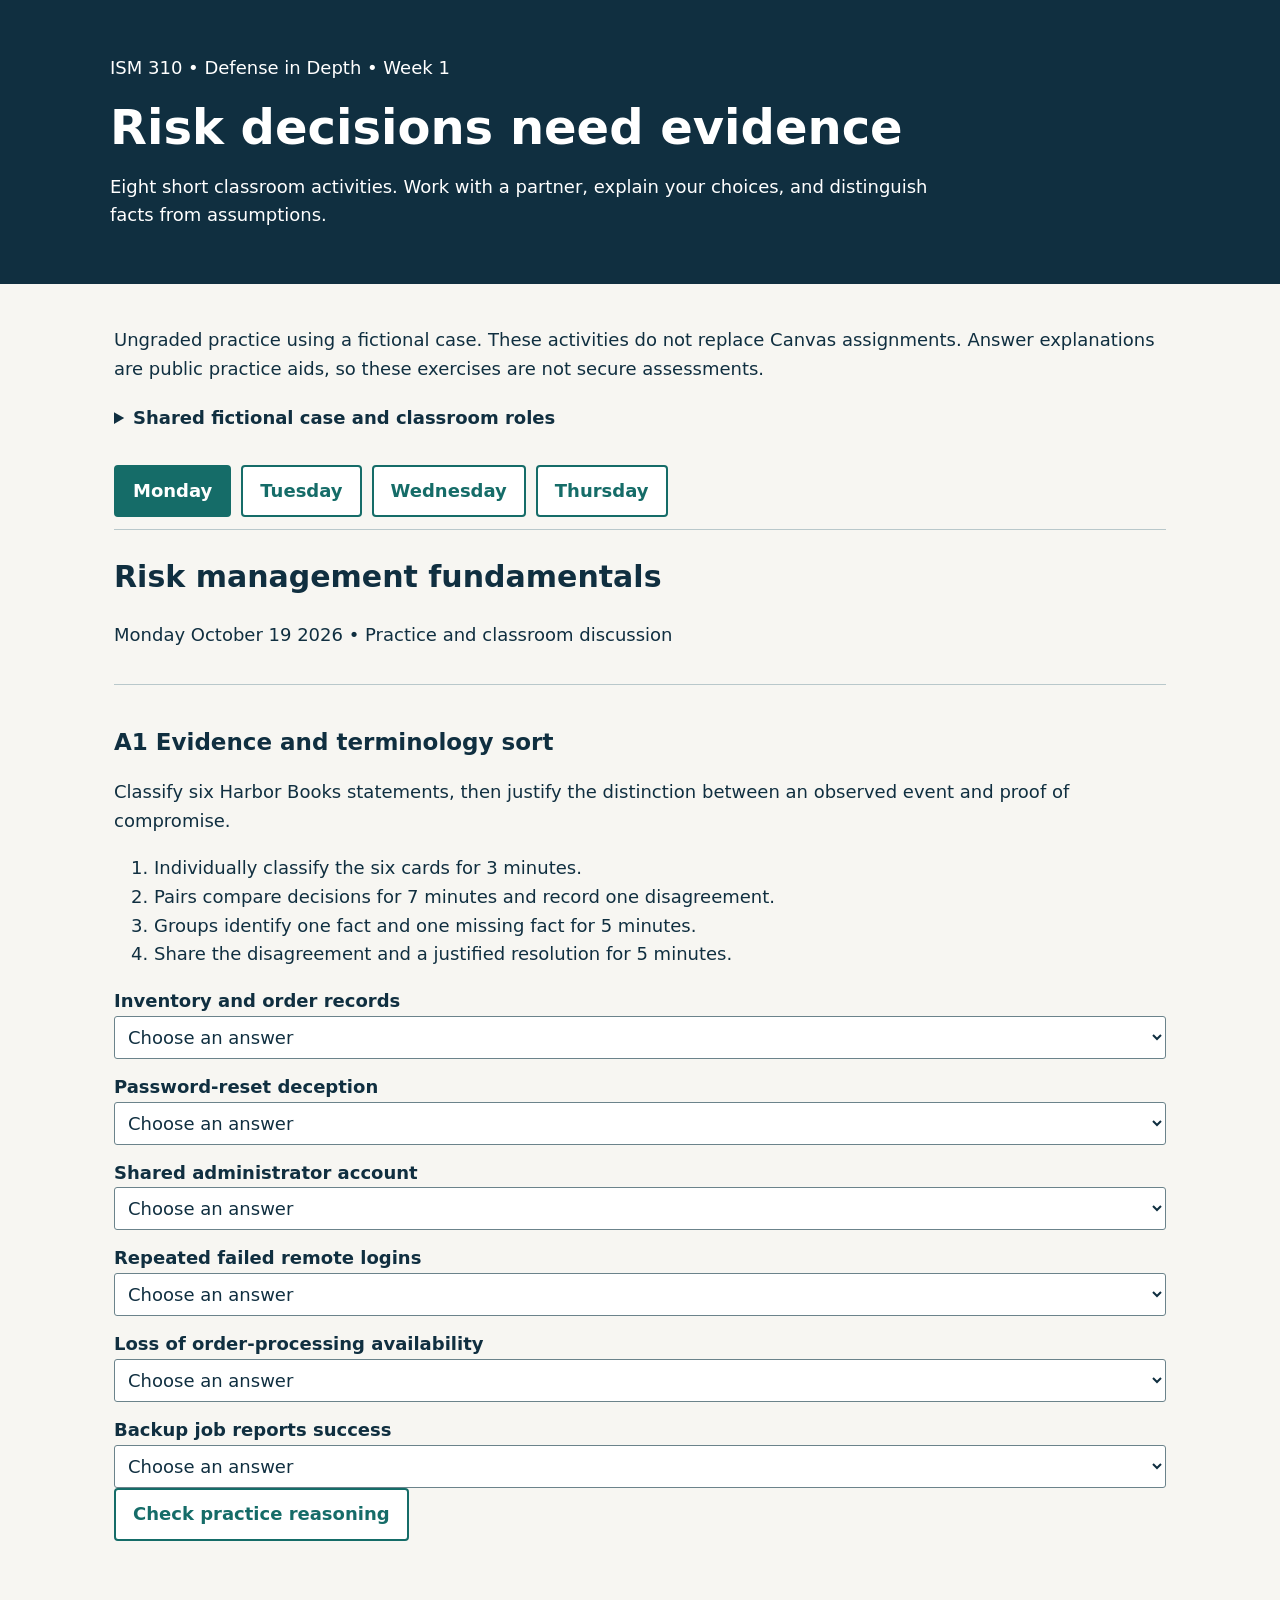
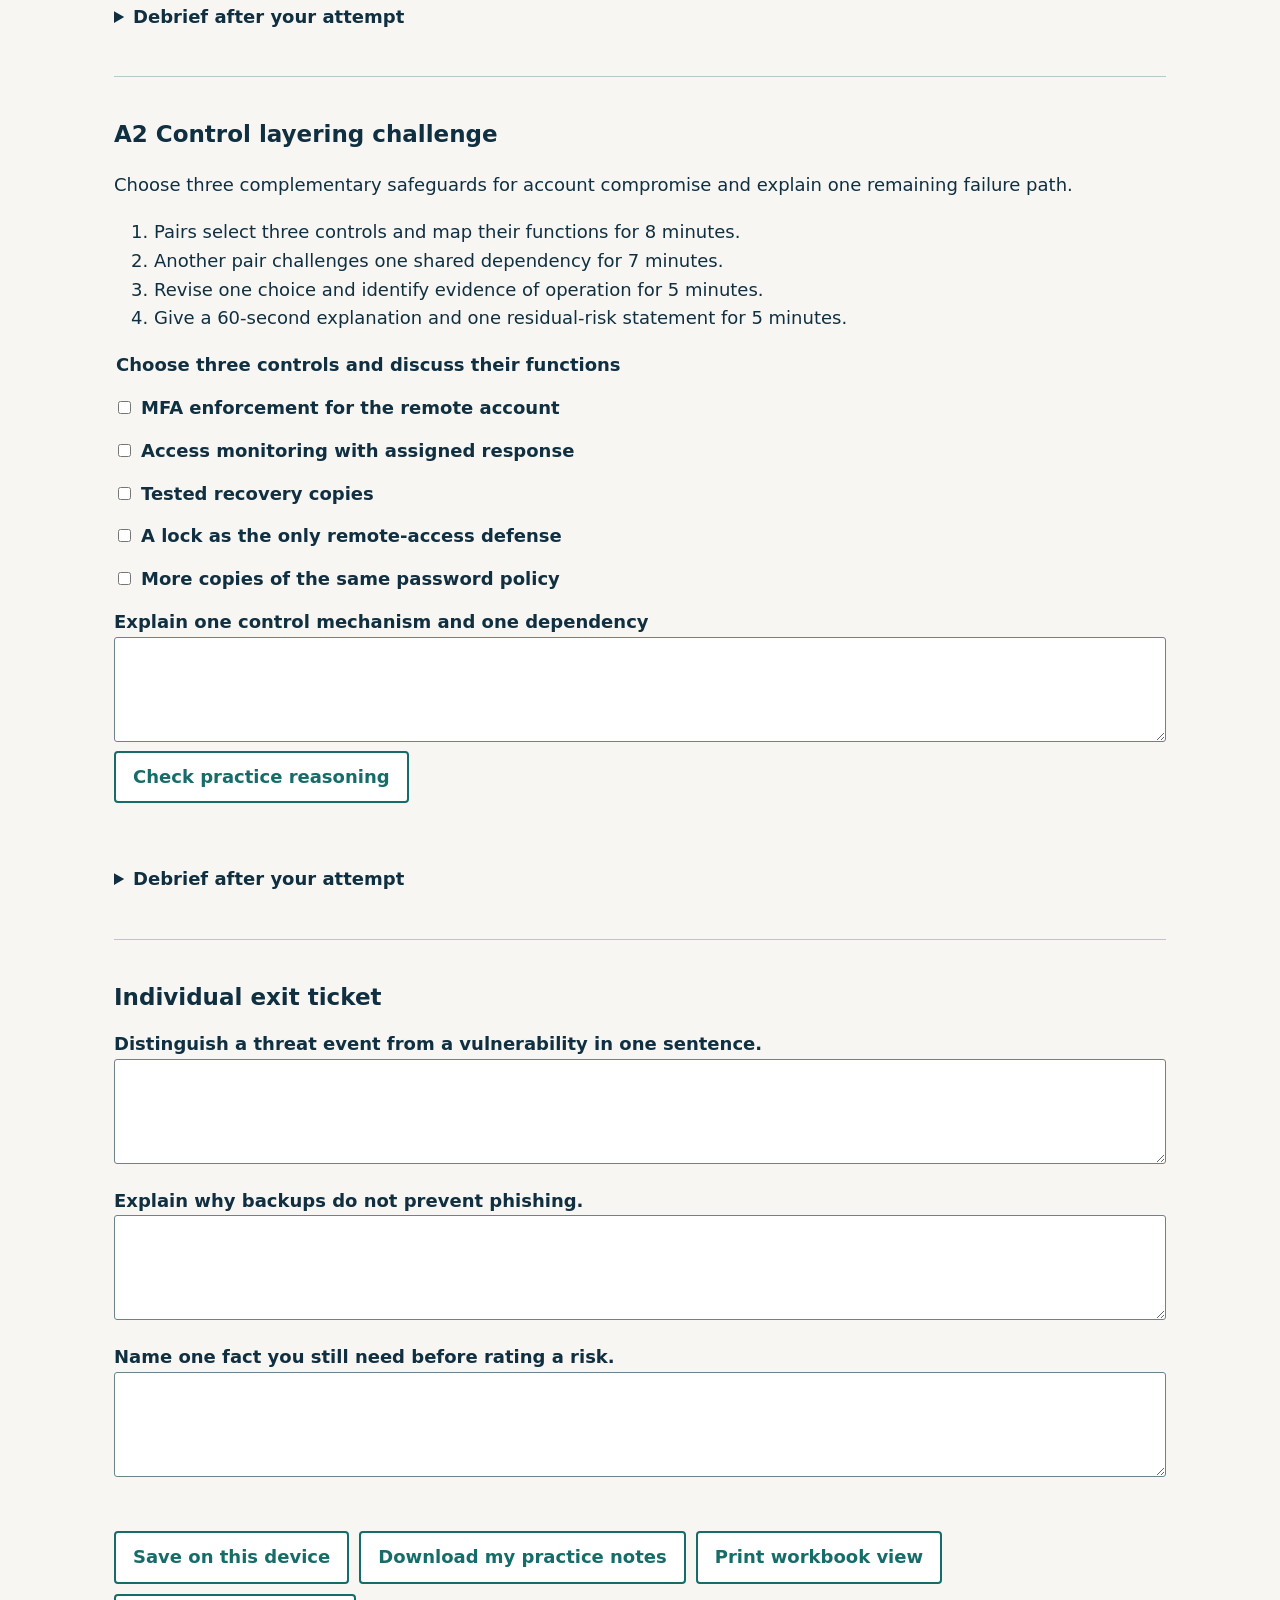
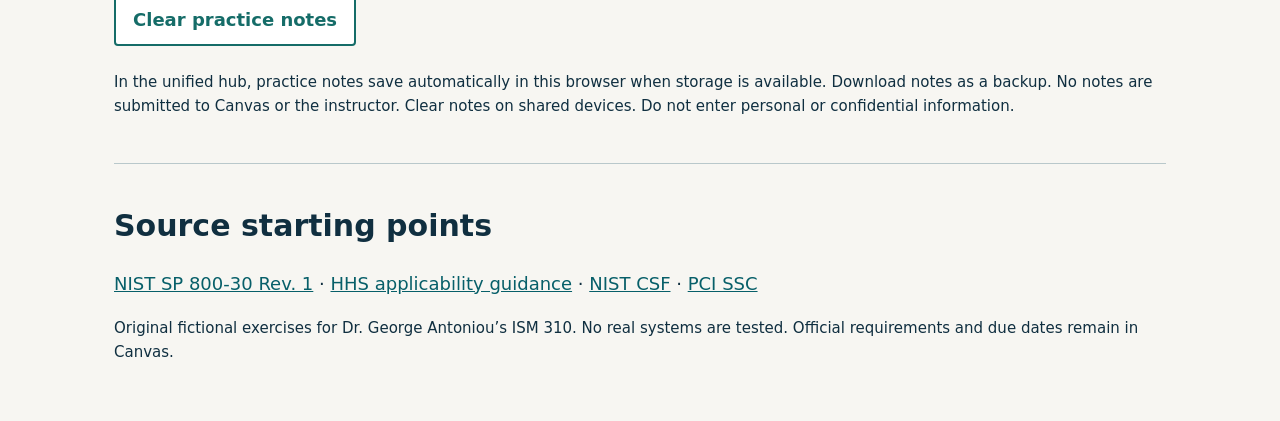
==== docs/weeks/week1/index.html @ 8a9ddcb4 "Add files via upload" ====
<!doctype html>
<html lang="en"><head><meta charset="utf-8"><meta name="viewport" content="width=device-width,initial-scale=1"><title>ISM 310 Week 1 Practice</title>
<style>
:root{--ink:#102f40;--teal:#156c68;--paper:#f7f6f2}*{box-sizing:border-box}body{margin:0;font:18px/1.6 system-ui,sans-serif;background:var(--paper);color:var(--ink)}header{background:var(--ink);color:white;padding:36px max(22px,calc((100vw - 1060px)/2))}h1{font-size:clamp(30px,5vw,48px);line-height:1.12;margin:12px 0}header p{max-width:850px}main{max-width:1100px;margin:auto;padding:24px}h2{font-size:30px;line-height:1.25}h3{font-size:23px;margin-bottom:8px}nav{display:flex;flex-wrap:wrap;gap:10px;padding:12px 0;border-bottom:1px solid #b9c8cb;margin-bottom:28px}button,a.action{font:inherit;font-weight:650;padding:10px 17px;border:2px solid var(--teal);border-radius:4px;background:white;color:var(--teal);cursor:pointer;text-decoration:none}button[aria-pressed=true],button.primary{background:var(--teal);color:white}button:hover{background:#e0efec}button.primary:hover,button[aria-pressed=true]:hover{background:#105450}button:focus-visible,a:focus-visible,input:focus-visible,textarea:focus-visible,select:focus-visible{outline:3px solid #b66a00;outline-offset:3px}section.activity{margin:34px 0 45px;border-top:1px solid #b9c8cb;padding-top:16px}label{display:block;font-weight:650;margin-top:14px}select,input,textarea{font:inherit;width:100%;padding:9px;border:1px solid #6b838b;border-radius:3px;background:white;color:var(--ink)}input[type=checkbox]{width:auto;margin-right:10px}textarea{min-height:105px}fieldset{border:0;padding:0;margin:0}fieldset legend{font-weight:650}details{margin:20px 0}summary{cursor:pointer;font-weight:650}p.feedback{padding:12px 0;color:#14544c;font-weight:650;min-height:24px}p.small{font-size:15px}.toolbar{display:flex;flex-wrap:wrap;gap:10px;margin:24px 0}.case{max-width:1000px}.day[hidden]{display:none!important}.pair{display:grid;grid-template-columns:1fr 1fr;gap:20px}a{color:#075f69}footer{border-top:1px solid #b9c8cb;margin-top:45px;padding:18px 0}.status{font-size:16px;font-weight:650}@media(max-width:650px){.pair{grid-template-columns:1fr}main{padding:18px}nav button{flex:1 0 40%}}@media print{header{background:white;color:black;padding:0}nav,.toolbar,button{display:none}.day[hidden]{display:block!important}main{padding:0}textarea{min-height:70px}.activity{break-inside:avoid}details{display:block}}
</style><style>.hub-embedded body{background:white}.hub-embedded header,.hub-embedded nav{display:none}.hub-embedded main{padding:12px 4px;max-width:100%}.hub-embedded footer{font-size:15px}</style></head><body>
<header><p>ISM 310 • Defense in Depth • Week 1</p><h1>Risk decisions need evidence</h1><p>Eight short classroom activities. Work with a partner, explain your choices, and distinguish facts from assumptions.</p></header>
<main><p>Ungraded practice using a fictional case. These activities do not replace Canvas assignments. Answer explanations are public practice aids, so these exercises are not secure assessments.</p>
<details><summary>Shared fictional case and classroom roles</summary><p id="case" class="case"></p><p>Rotate facilitator, evidence checker, recorder, and reporter. Do not enter names, credentials, real organizational data, or graded submission text.</p></details>
<nav aria-label="Practice day"><button type="button" data-day="1" aria-pressed="true">Monday</button><button type="button" data-day="2" aria-pressed="false">Tuesday</button><button type="button" data-day="3" aria-pressed="false">Wednesday</button><button type="button" data-day="4" aria-pressed="false">Thursday</button></nav>
<div id="days"></div>
<div class="toolbar"><button type="button" id="save">Save on this device</button><button type="button" id="export">Download my practice notes</button><button type="button" id="print">Print workbook view</button><button type="button" id="clear">Clear practice notes</button></div>
<p id="status" class="status" role="status" aria-live="polite"></p>
<p class="small">Entries stay in this browser unless you download and share them. Saving is optional and device-specific. No submissions, instructor dashboard, analytics, or network requests are built into this packet. Browser settings may prevent storage. Download notes before leaving a shared device, then clear them.</p>
<footer><h2>Source starting points</h2><p><a href="https://csrc.nist.gov/pubs/sp/800/30/r1/final" target="_blank" rel="noopener">NIST SP 800-30 Rev. 1</a> · <a href="https://www.hhs.gov/hipaa/for-professionals/covered-entities/index.html" target="_blank" rel="noopener">HHS applicability guidance</a> · <a href="https://www.nist.gov/cyberframework" target="_blank" rel="noopener">NIST CSF</a> · <a href="https://www.pcisecuritystandards.org/standards/pci-dss/" target="_blank" rel="noopener">PCI SSC</a></p><p class="small">Original fictional exercises for Dr. George Antoniou’s ISM 310. No real systems are tested. Official requirements and due dates remain in Canvas.</p></footer>
</main>
<script id="data" type="application/json">{"case": "Harbor Books is a fictional independent retailer with one shop, an online ordering service, and 12 staff. A manager owns service decisions and an external IT provider manages the network. Staff store inventory and order records in a hosted application. A third-party processor handles card payments; the exact data flow and merchant responsibilities have not been verified. No health information is specified. Two supervisors share an administrator account with remote access. MFA is available but not enabled on that account. Daily backups are reported as successful, but the last restoration test occurred six months ago. A back-office laptop occasionally leaves the shop. A staff member reports a suspicious email requesting a password reset. Logs show repeated failed remote logins; these do not prove successful compromise. The shop wants reliable order fulfillment and protection of customer information. No incident loss, likelihood rating, recovery objective, or security budget is supplied.", "days": [{"n": 1, "date": "Monday October 19 2026", "title": "Risk management fundamentals", "activities": [{"id": "A1", "name": "Evidence and terminology sort", "minutes": 20, "prompt": "Classify six Harbor Books statements, then justify the distinction between an observed event and proof of compromise.", "steps": ["Individually classify the six cards for 3 minutes.", "Pairs compare decisions for 7 minutes and record one disagreement.", "Groups identify one fact and one missing fact for 5 minutes.", "Share the disagreement and a justified resolution for 5 minutes."], "output": "Six classifications and a two-sentence explanation of one ambiguous case.", "key": "Inventory records are assets. Password-reset deception is a potential threat event. A shared administrator account is a weakness. Repeated failed logins are an observation, not proof of a breach. Loss of order availability is a consequence. A reported successful backup is a fact about a job report, not proof of a successful restore.", "probe": "What additional evidence would turn a suspicion into a supported finding?"}, {"id": "A2", "name": "Control layering challenge", "minutes": 25, "prompt": "Choose three complementary safeguards for account compromise and explain one remaining failure path.", "steps": ["Pairs select three controls and map their functions for 8 minutes.", "Another pair challenges one shared dependency for 7 minutes.", "Revise one choice and identify evidence of operation for 5 minutes.", "Give a 60-second explanation and one residual-risk statement for 5 minutes."], "output": "Three-control comparison and one residual-risk statement.", "key": "A defensible combination is MFA to reduce account takeover, access/log monitoring with assigned response to detect misuse, and tested recoverable copies to support recovery. Backups do not prevent account misuse. Physical locks do not necessarily block remote access. Other justified combinations are acceptable.", "probe": "If the account is compromised remotely, which control still helps and what does it actually do?"}], "exit": ["Distinguish a threat event from a vulnerability in one sentence.", "Explain why backups do not prevent phishing.", "Name one fact you still need before rating a risk."]}, {"n": 2, "date": "Tuesday October 20 2026", "title": "Threats vulnerabilities and exploits", "activities": [{"id": "A3", "name": "Risk statement clinic", "minutes": 20, "prompt": "Build one Harbor Books risk statement from a stated condition and event without claiming a breach occurred.", "steps": ["Choose a stated weakness and related event for 5 minutes.", "Write a risk statement and identify evidence for 5 minutes.", "Swap with a partner and mark any unsupported claim for 5 minutes.", "Revise and explain one change for 5 minutes."], "output": "One original statement with facts, assumptions, and evidence gaps marked.", "key": "Shared administration with remote access and no MFA can support an account-misuse scenario. Failed logins alone do not demonstrate compromise. A lost laptop need not imply data disclosure without facts about storage and protection. Evaluate causal reasoning, not a single preferred wording.", "probe": "What consequence follows, and which fact supports that link?"}, {"id": "A4", "name": "Treatment decision lab", "minutes": 25, "prompt": "Use supplied exercise ratings L=2 and I=3 to calculate an illustrative score, then propose a treatment and evidence for reviewing it.", "steps": ["Calculate the stated index for 3 minutes.", "Select a treatment for the stated event for 7 minutes.", "Specify a control owner and evidence for 7 minutes.", "Challenge one assumption and explain remaining risk for 8 minutes."], "output": "Index calculation, treatment rationale, owner, evidence, and one limitation.", "key": "2 x 3 = 6 on this practice-only ordinal index. No dollar loss or probability follows. Mitigation may include stronger account protection and review. Sharing costs does not remove accountability. Do not reduce a residual score automatically without evidence of implemented control performance.", "probe": "What evidence would justify changing the rating after treatment?"}], "exit": ["Why is a failed login not proof of compromise?", "What does the exercise score 6 mean and not mean?", "Name evidence needed before lowering residual risk."]}, {"n": 3, "date": "Wednesday October 21 2026", "title": "Compliance standards and evidence", "activities": [{"id": "A5", "name": "Applicability investigation", "minutes": 25, "prompt": "Sort authority types and identify facts needed before making a compliance claim about the fictional shop.", "steps": ["Classify four source types for 5 minutes.", "Inspect an official source excerpt for 8 minutes.", "List applicability questions and a source locator for 7 minutes.", "Report one supported conclusion and one unresolved issue for 5 minutes."], "output": "Authority classification, two applicability questions, and one traceable source note.", "key": "HIPAA is a law and rules apply based on regulated roles and data, not simply a business name. PCI DSS is an industry standard; outsourcing payments does not establish that every merchant responsibility disappears. NIST CSF is a framework; a company password policy is an internal policy. Harbor Books has no stated health-data role, so HIPAA applicability is not established.", "probe": "What business activity or data flow would you verify before declaring a requirement applicable?"}, {"id": "A6", "name": "Source and evidence check", "minutes": 25, "prompt": "Compare a primary source with an unsupported AI claim and propose evidence for a limited control assertion.", "steps": ["Read the claim and the source information for 5 minutes.", "Mark support, missing facts, and overstatement for 7 minutes.", "Propose an evidence record and its owner for 8 minutes.", "Share a corrected conclusion orally for 5 minutes."], "output": "Claim assessment, authoritative source locator, and one evidence request.", "key": "Claim: all shops using card payments must rotate every password every 90 days and outsourcing guarantees compliance. Neither conclusion is supported by the case or general labels. Require the exact applicable requirement and version. For access review, request dated review records, account scope, reviewer approval, and resolved exceptions; a policy alone is insufficient.", "probe": "Does your evidence demonstrate a written expectation, a performed activity, or an outcome?"}], "exit": ["How does a standard differ from a law?", "What applicability fact remains unknown?", "What source detail makes a claim traceable?"]}, {"n": 4, "date": "Thursday October 22 2026", "title": "Developing a risk management plan", "activities": [{"id": "A7", "name": "Planning board", "minutes": 25, "prompt": "Make one planning decision for Harbor Books and test its scope, authority, evidence, and review conditions.", "steps": ["Assign manager, IT provider, staff, and reviewer roles for 3 minutes.", "Choose one boundary or responsibility decision for 7 minutes.", "Record the decision, dependency, evidence, and review trigger for 8 minutes.", "Another group challenges its feasibility for 7 minutes."], "output": "One planning-decision record, not a complete risk management plan.", "key": "The manager can own business risk decisions; the IT provider operates agreed technical controls but is not automatically the authority to accept business risk. Excluding payment processing does not erase the dependency on the processor. A milestone needs an owner and completion evidence. Accept alternative role assignments when authority is justified.", "probe": "Who can approve the decision, and who provides the evidence that it was carried out?"}, {"id": "A8", "name": "Tabletop and AI claim audit", "minutes": 25, "prompt": "Respond to one fictional login alert, then examine an AI statement about what the alert proves.", "steps": ["Read the alert inject and distinguish facts from assumptions for 5 minutes.", "Each role states a decision or evidence request for 8 minutes.", "Challenge the AI claim for 7 minutes.", "Share one revised decision and review trigger for 5 minutes."], "output": "One evidence request, one accountable decision, and a corrected conceptual explanation.", "key": "Inject: repeated failed logins on the shared remote account; no success status has been established. AI claim: this proves a breach and backups block the attacker. Both assertions are unsupported or incorrect. Request relevant access logs, timestamps, authentication results, and approved response authority. Recovery copies do not prevent login. Do not claim a loss or successful compromise.", "probe": "What can you responsibly conclude now, and what action can be justified before certainty?"}], "exit": ["Distinguish a risk owner from a control operator.", "Explain one boundary and its external dependency.", "Name your next independent homework action and its source."]}]}</script>
<script>
'use strict';
const course=JSON.parse(document.getElementById('data').textContent);
const storageKey='ism310-week1-practice-v1';
document.getElementById('case').textContent=course.case;
function el(tag,text,attrs={}){const e=document.createElement(tag);if(text!==null)e.textContent=text;for(const [k,v]of Object.entries(attrs))e.setAttribute(k,v);return e;}
function field(parent,id,label,options){const lab=el('label',label,{for:id});parent.append(lab);let c;if(options){c=el('select',null,{id});c.append(el('option','Choose an answer',{value:''}));for(const o of options)c.append(el('option',o,{value:o}));}else c=el('textarea',null,{id});c.dataset.note='true';parent.append(c);return c;}
function checkButton(sec,id,fn){const b=el('button','Check practice reasoning',{type:'button'});const f=el('p','',{id:id+'-feedback',class:'feedback',role:'status','aria-live':'polite'});b.addEventListener('click',()=>f.textContent=fn());sec.append(b,f);}
function value(id){return document.getElementById(id).value;}
for(const d of course.days){
 const box=el('div',null,{class:'day',id:'day-'+d.n});if(d.n!==1)box.hidden=true;
 box.append(el('h2',d.title),el('p',d.date+' • Practice and classroom discussion'));
 for(const a of d.activities){
  const s=el('section',null,{class:'activity',id:a.id});s.append(el('h3',a.id+' '+a.name),el('p',a.prompt));
  const list=el('ol');a.steps.forEach(x=>list.append(el('li',x)));s.append(list);
  if(a.id==='A1'){
   const rows=[['Inventory and order records','Asset'],['Password-reset deception','Potential threat event'],['Shared administrator account','Weakness'],['Repeated failed remote logins','Observation'],['Loss of order-processing availability','Consequence'],['Backup job reports success','Observation']];
   rows.forEach((x,i)=>field(s,'a1-'+i,x[0],['Asset','Potential threat event','Weakness','Observation','Consequence']));
   checkButton(s,'a1',()=>{if(rows.some((x,i)=>!value('a1-'+i)))return 'Choose a classification for all six statements before checking.';const n=rows.filter((x,i)=>value('a1-'+i)===x[1]).length;return n+'/6 match the practice key. A failed login is an observation, not proof of compromise. Explain any alternative interpretation with evidence.';});
  }else if(a.id==='A2'){
   const controls=['MFA enforcement for the remote account','Access monitoring with assigned response','Tested recovery copies','A lock as the only remote-access defense','More copies of the same password policy'];
   const fs=el('fieldset');fs.append(el('legend','Choose three controls and discuss their functions'));
   controls.forEach((txt,i)=>{const lab=el('label');const cb=el('input',null,{type:'checkbox',id:'a2-'+i});cb.dataset.note='true';lab.append(cb,document.createTextNode(txt));fs.append(lab);});s.append(fs);
   field(s,'a2-reason','Explain one control mechanism and one dependency');
   checkButton(s,'a2',()=>{const chosen=controls.map((x,i)=>document.getElementById('a2-'+i).checked);if(chosen.filter(Boolean).length!==3)return 'Choose three controls before checking.';return chosen[0]&&chosen[1]&&chosen[2]?'These choices cover prevention, detection with response, and recovery. Explain their limits; backups do not block remote login.':'Revisit control functions. A physical lock alone does not stop remote access, and duplicate policies do not establish independent safeguards. Other proposals need a reasoned mechanism.';});
  }else if(a.id==='A3'){
   field(s,'a3-statement','Your risk statement using stated facts');field(s,'a3-evidence','Which facts support it, and what remains unknown?');
   checkButton(s,'a3',()=>value('a3-statement').trim()&&value('a3-evidence').trim()?'Peer review: identify the condition, event, asset/activity, and consequence. Challenge any claim that failed logins prove compromise. This activity does not automatically judge prose.':'Add your statement and evidence notes before peer review.');
  }else if(a.id==='A4'){
   s.append(el('p','Practice-only ordinal scale: likelihood 1 lower, 2 moderate, 3 higher; impact 1 minor, 2 moderate, 3 major disruption. Supplied ratings: likelihood 2 and impact 3. No acceptance threshold is supplied.'));
   field(s,'a4-score','What is the illustrative product 2 × 3?',['3','5','6','9']);field(s,'a4-treatment','Your treatment rationale, owner, evidence, and limitation');
   checkButton(s,'a4',()=>!value('a4-score')?'Choose an index first.':value('a4-score')==='6'?'The index is 6 on this exercise scale. It is not a measured probability or dollar loss. Discuss evidence before changing a residual rating.':'Recalculate 2 × 3. This is an illustrative index, not a probability.');
  }else if(a.id==='A5'){
   const rows=[['HIPAA and implementing rules','Law and rules'],['PCI DSS','Industry standard'],['NIST CSF','Framework'],['Approved shop access policy','Internal policy']];rows.forEach((x,i)=>field(s,'a5-'+i,x[0],['Law and rules','Industry standard','Framework','Internal policy']));
   field(s,'a5-scope','Two applicability questions and a source locator');
   checkButton(s,'a5',()=>{if(rows.some((x,i)=>!value('a5-'+i)))return 'Classify all four sources first.';return rows.filter((x,i)=>value('a5-'+i)===x[1]).length+'/4 match the authority key. HIPAA applicability is not established by a business name. Verify payment-data scope and responsibilities rather than assuming outsourcing removes every obligation.';});
  }else if(a.id==='A6'){
   s.append(el('p','Unsupported AI claim to evaluate: Every shop accepting cards must rotate every password every 90 days. Outsourcing payments guarantees compliance.'));
   field(s,'a6-claim','What is unsupported, and what source or scope fact is needed?');field(s,'a6-evidence','Propose one limited control claim, evidence record, and owner');
   checkButton(s,'a6',()=>value('a6-claim').trim()&&value('a6-evidence').trim()?'Discuss with a partner: identify the exact applicable source and edition. A policy proves an expectation; dated records and resolved exceptions provide different evidence. No universal rotation interval or compliance guarantee follows from this case.':'Record a claim assessment and an evidence request first.');
  }else if(a.id==='A7'){
   ['Decision and business reason','Scope and dependency','Approving authority and operating role','Completion evidence','Review trigger'].forEach((txt,i)=>field(s,'a7-'+i,txt));
   checkButton(s,'a7',()=>Array.from({length:5},(_,i)=>value('a7-'+i).trim()).every(Boolean)?'Check with another group: does the proposed approver have business-risk authority? Does the evidence show completion? An excluded service can remain a dependency. This is one decision record, not a full plan.':'Complete the five fields before the peer challenge.');
  }else{
   s.append(el('p','Inject: failed remote logins on a shared account. Success is unknown. AI claim: This proves a breach; backups block the attacker.'));
   field(s,'a8-conclusion','What conclusion is justified?',['A breach is proven','Attempted access is observed; successful compromise is not established']);field(s,'a8-response','One evidence request, accountable decision, and conceptual correction');
   checkButton(s,'a8',()=>!value('a8-conclusion')?'Choose a conclusion first.':value('a8-conclusion').startsWith('Attempted')?'Correct distinction. Request relevant authentication results and logs; follow authorized response procedures. Backups support recovery rather than preventing login.':'Failed logins alone do not establish a breach. Identify the evidence needed before making that claim.');
  }
  const detail=el('details');detail.append(el('summary','Debrief after your attempt'),el('p',a.key));s.append(detail);box.append(s);
 }
 const exit=el('section',null,{class:'activity'});exit.append(el('h3','Individual exit ticket'));d.exit.forEach((q,i)=>field(exit,'exit-'+d.n+'-'+i,q));box.append(exit);document.getElementById('days').append(box);
}
function selectDay(n){document.querySelectorAll('.day').forEach(x=>x.hidden=x.id!=='day-'+n);document.querySelectorAll('[data-day]').forEach(b=>b.setAttribute('aria-pressed',String(b.dataset.day===String(n))));}
document.querySelectorAll('[data-day]').forEach(b=>b.addEventListener('click',()=>selectDay(b.dataset.day)));
function collect(){const data={};document.querySelectorAll('[data-note]').forEach(e=>data[e.id]=e.type==='checkbox'?e.checked:e.value);return data;}
function restore(data){document.querySelectorAll('[data-note]').forEach(e=>{if(Object.hasOwn(data,e.id)){if(e.type==='checkbox')e.checked=data[e.id]===true;else e.value=String(data[e.id]);}});}
function status(msg){document.getElementById('status').textContent=msg;}
try{const saved=localStorage.getItem(storageKey);if(saved){restore(JSON.parse(saved));status('Saved practice notes restored from this browser.');}}catch(e){status('Device storage is unavailable. You can still work and download notes.');}
document.getElementById('save').addEventListener('click',()=>{try{localStorage.setItem(storageKey,JSON.stringify(collect()));status('Practice notes saved on this device only.');}catch(e){status('Could not save on this device. Download your notes instead.');}});
document.getElementById('export').addEventListener('click',()=>{const payload={resource:'ISM 310 Week 1 ungraded practice',exported:new Date().toISOString(),notes:collect()};const url=URL.createObjectURL(new Blob([JSON.stringify(payload,null,2)],{type:'application/json'}));const a=el('a',null,{href:url,download:'ISM310_Week1_Practice_Notes.json'});document.body.append(a);a.click();a.remove();setTimeout(()=>URL.revokeObjectURL(url),1000);status('Practice notes downloaded. They were not submitted to Canvas or the instructor.');});
document.getElementById('clear').addEventListener('click',()=>{if(!confirm('Clear all practice entries from this page and this browser’s saved copy?'))return;document.querySelectorAll('[data-note]').forEach(e=>{if(e.type==='checkbox')e.checked=false;else e.value='';});document.querySelectorAll('.feedback').forEach(e=>e.textContent='');try{localStorage.removeItem(storageKey);}catch(e){}status('Practice entries cleared. Previously downloaded files are unchanged.');});
document.getElementById('print').addEventListener('click',()=>window.print());
</script>
<script>
(function(){
 const params=new URLSearchParams(location.search);let selected=Number(params.get('day'));if(!Number.isInteger(selected)||selected<1||selected>4)selected=1;selectDay(selected);
 const embedded=params.get('embed')==='1';
 if(embedded){document.documentElement.classList.add('hub-embedded');}
 const noteSelector='[data-note],[data-pick]';
 function autosave(){try{localStorage.setItem(storageKey,JSON.stringify(collect()));status('Practice notes saved automatically on this device.');}catch(e){status('Device saving is unavailable. Download notes before navigating away.');}}
 document.querySelectorAll(noteSelector).forEach(e=>{e.addEventListener('input',autosave);e.addEventListener('change',autosave);});
 const privacy=document.querySelector('p.small');if(privacy)privacy.textContent='In the unified hub, practice notes save automatically in this browser when storage is available. Download notes as a backup. No notes are submitted to Canvas or the instructor. Clear notes on shared devices. Do not enter personal or confidential information.';
 function size(){if(embedded)parent.postMessage({type:'ism310:height',height:document.documentElement.scrollHeight},'*');}
 if(typeof ResizeObserver!=='undefined')new ResizeObserver(size).observe(document.body);window.addEventListener('load',size);document.addEventListener('toggle',size,true);size();
 window.addEventListener('message',e=>{if(e.source!==parent)return;if(location.protocol!=='file:'&&e.origin!==location.origin)return;if(!e.data||e.data.type!=='ism310:save')return;autosave();});
})();
</script></body></html>
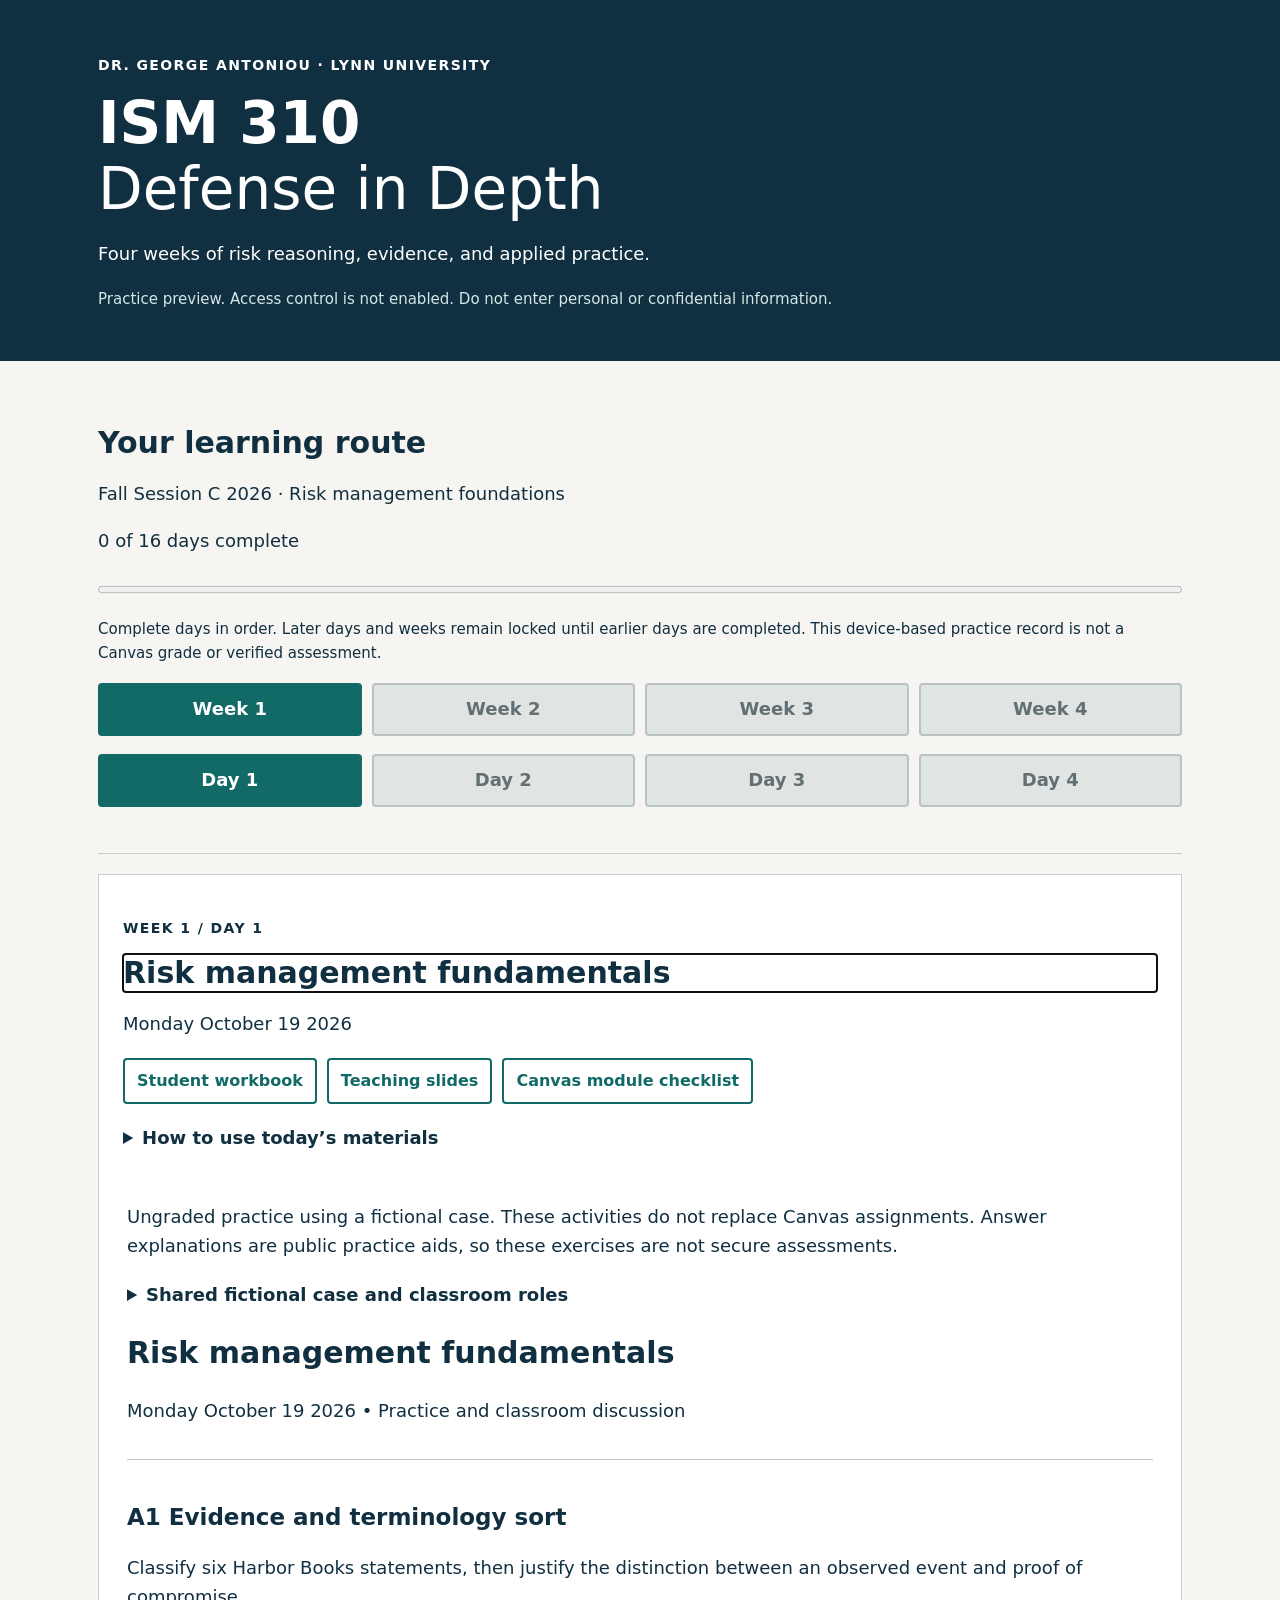
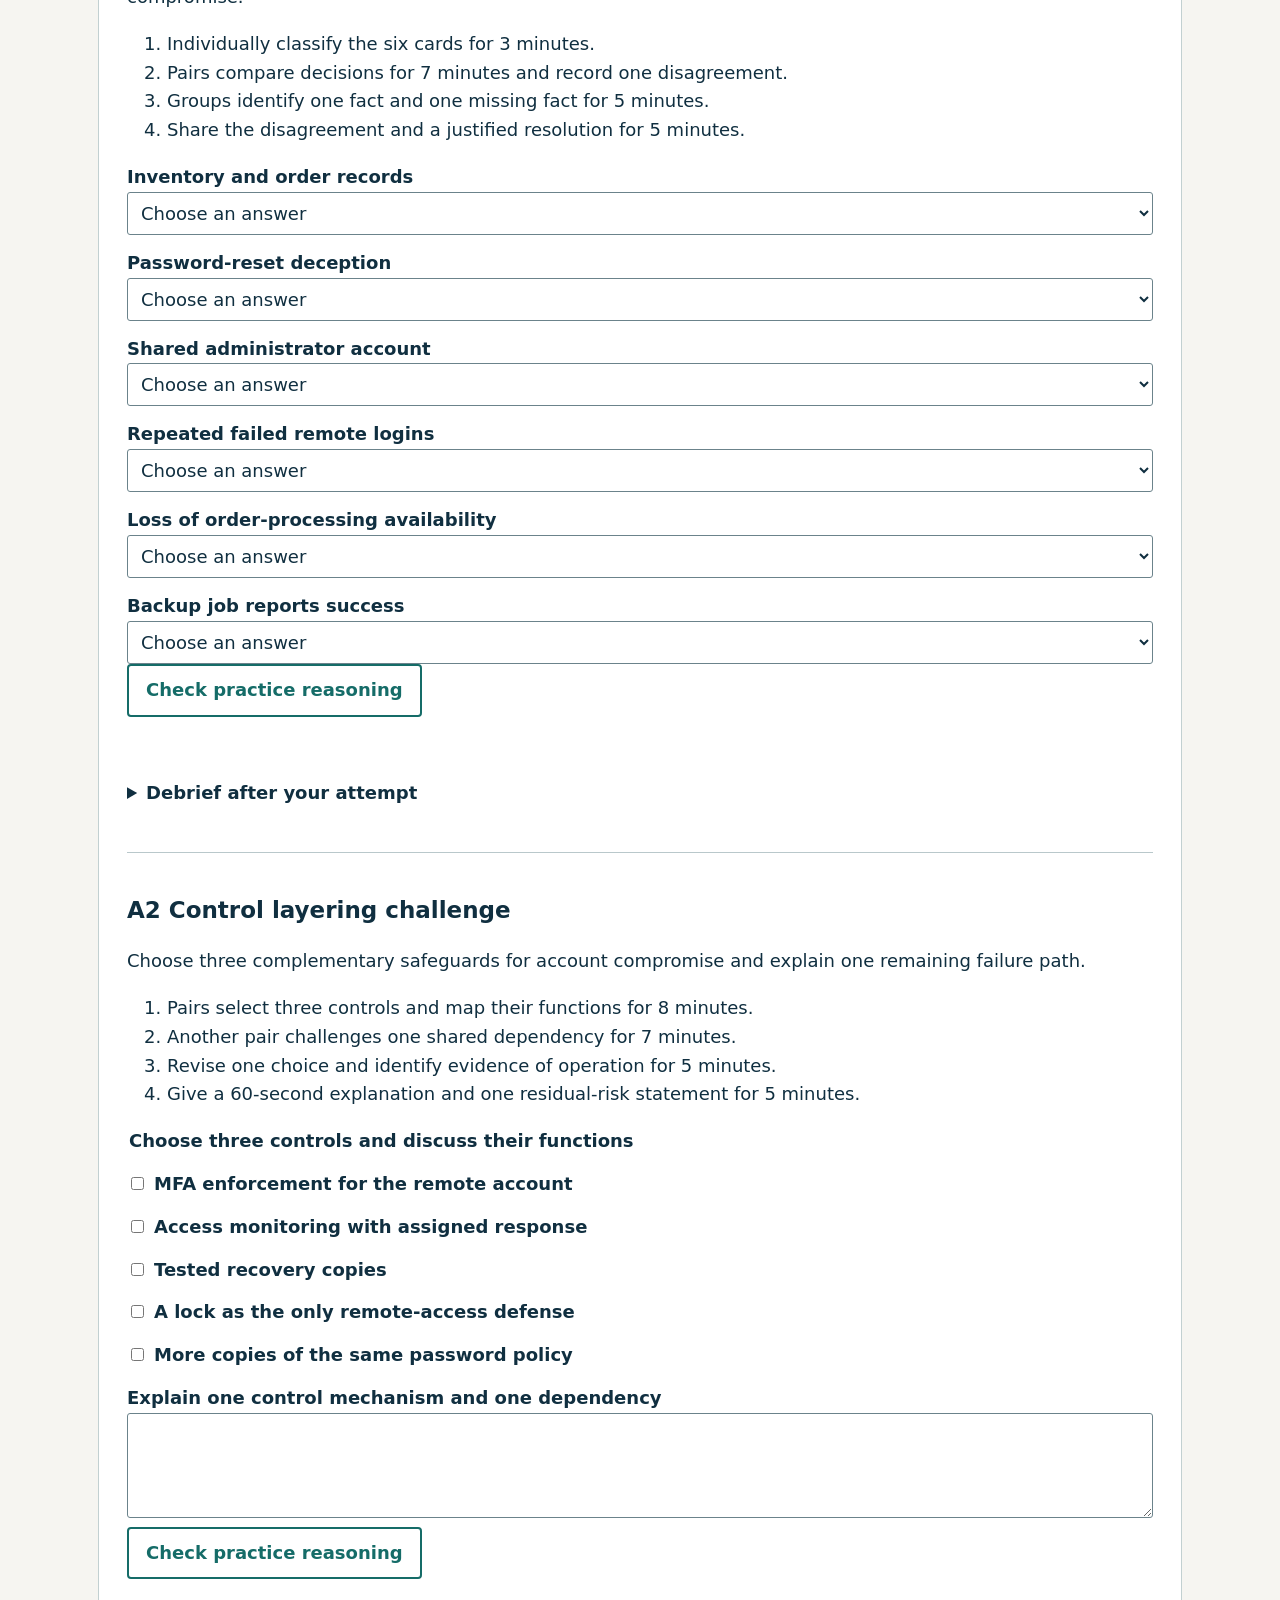
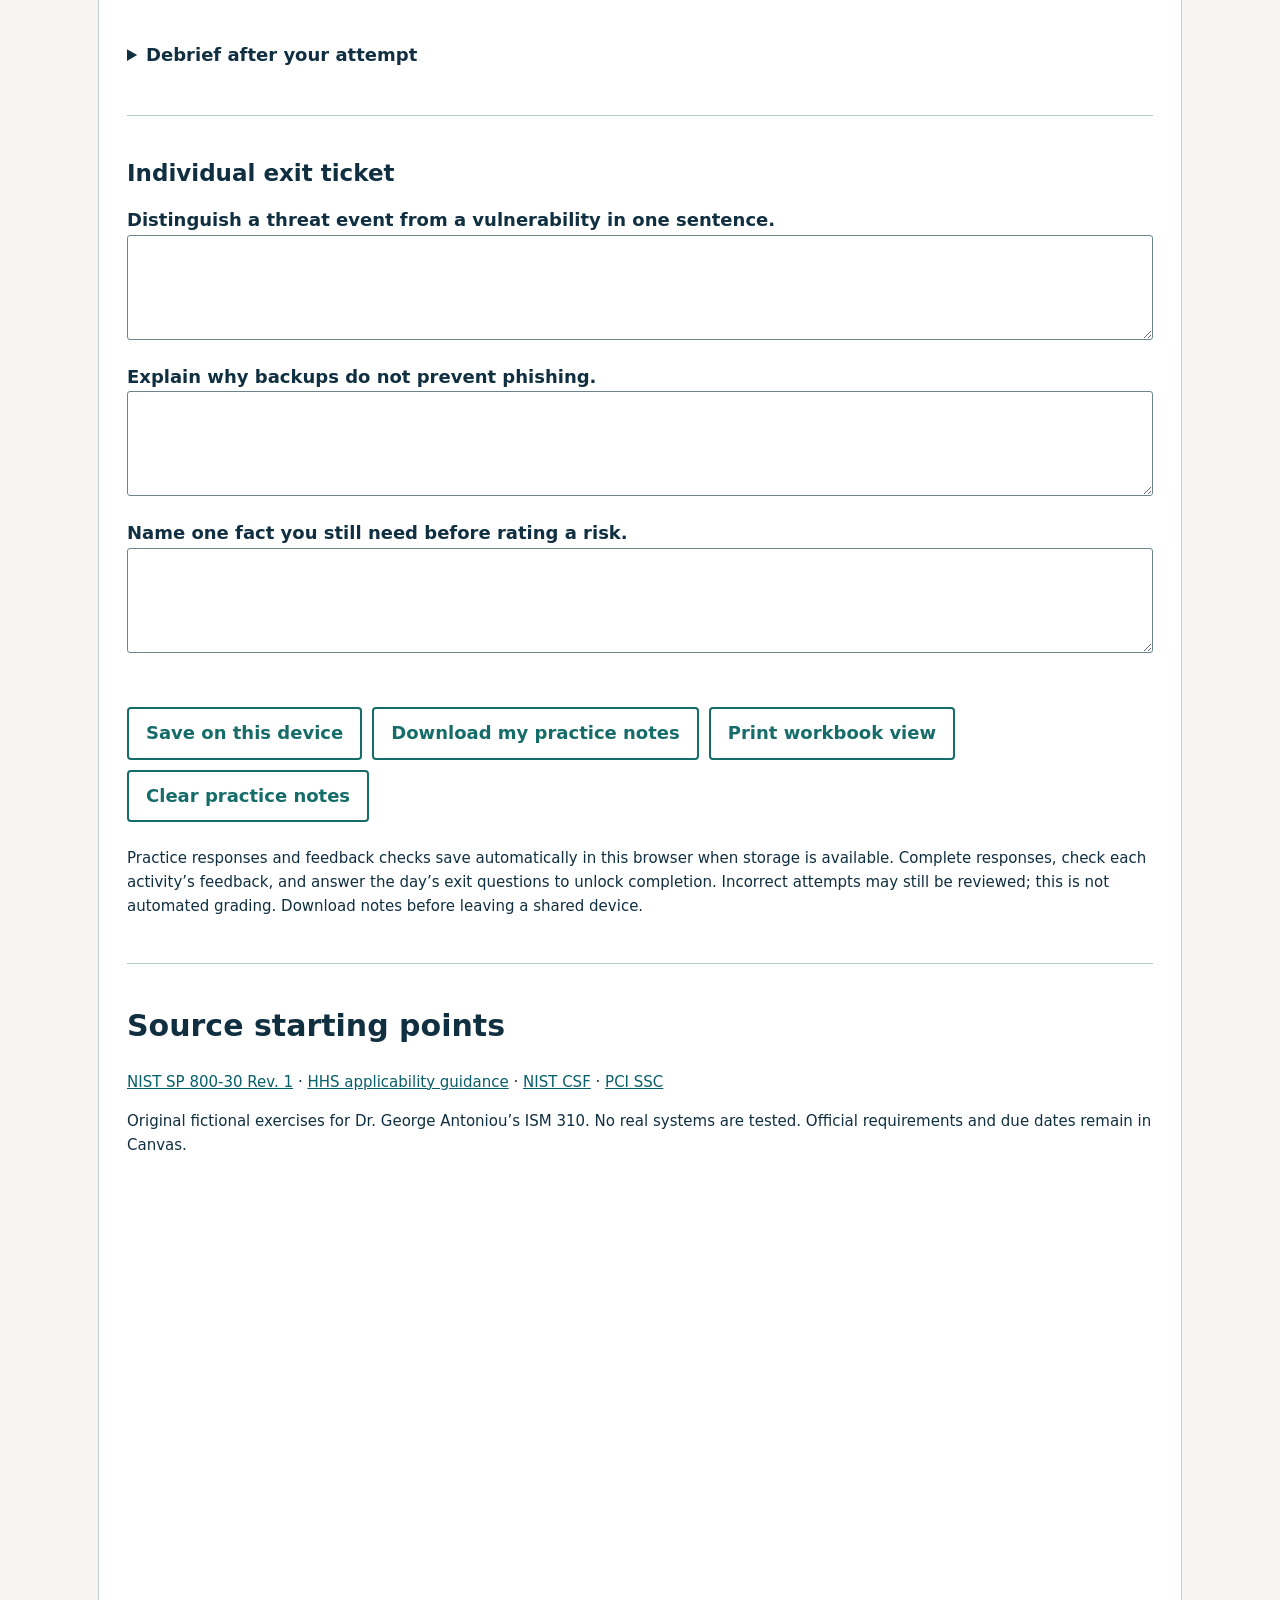
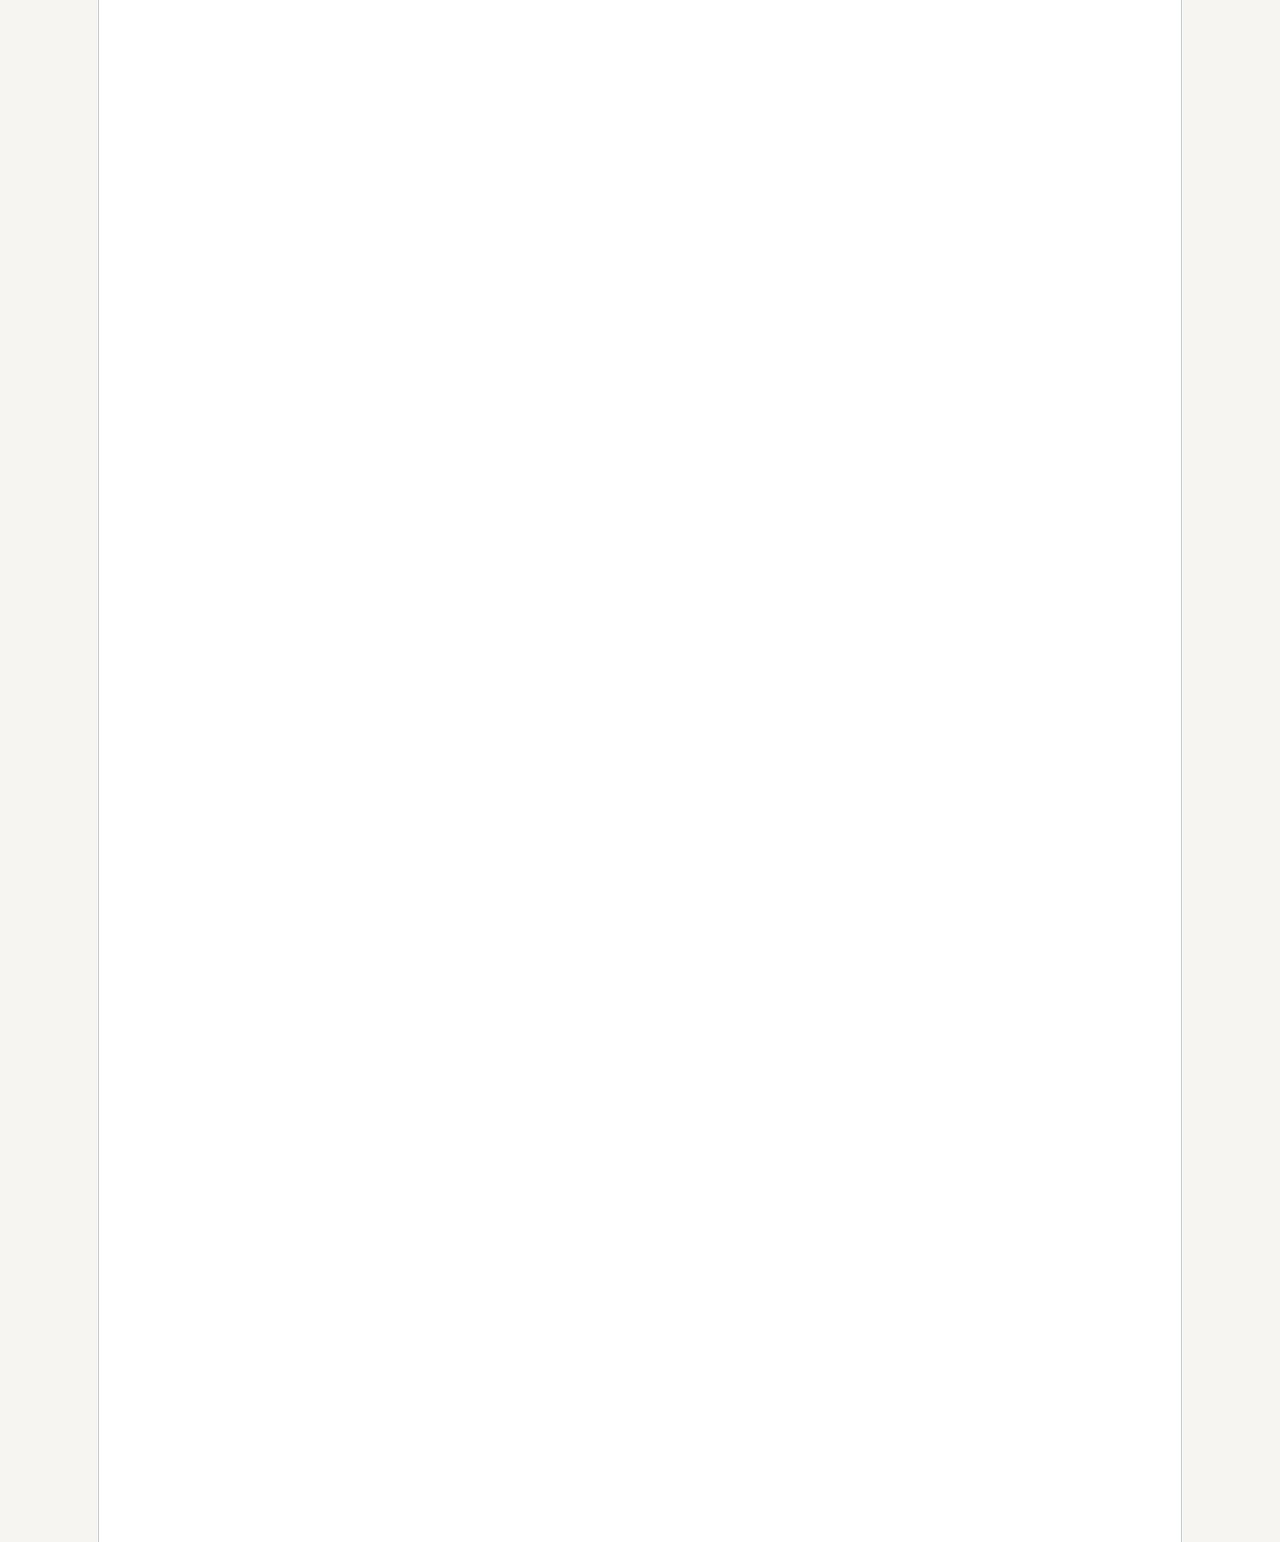
==== commit 10717a97: "Add files via upload" ====
--- a/docs/weeks/week1/index.html
+++ b/docs/weeks/week1/index.html
@@ -1,8 +1,8 @@
 <!doctype html>
 <html lang="en"><head><meta charset="utf-8"><meta name="viewport" content="width=device-width,initial-scale=1"><title>ISM 310 Week 1 Practice</title>
 <style>
-:root{--ink:#102f40;--teal:#156c68;--paper:#f7f6f2}*{box-sizing:border-box}body{margin:0;font:18px/1.6 system-ui,sans-serif;background:var(--paper);color:var(--ink)}header{background:var(--ink);color:white;padding:36px max(22px,calc((100vw - 1060px)/2))}h1{font-size:clamp(30px,5vw,48px);line-height:1.12;margin:12px 0}header p{max-width:850px}main{max-width:1100px;margin:auto;padding:24px}h2{font-size:30px;line-height:1.25}h3{font-size:23px;margin-bottom:8px}nav{display:flex;flex-wrap:wrap;gap:10px;padding:12px 0;border-bottom:1px solid #b9c8cb;margin-bottom:28px}button,a.action{font:inherit;font-weight:650;padding:10px 17px;border:2px solid var(--teal);border-radius:4px;background:white;color:var(--teal);cursor:pointer;text-decoration:none}button[aria-pressed=true],button.primary{background:var(--teal);color:white}button:hover{background:#e0efec}button.primary:hover,button[aria-pressed=true]:hover{background:#105450}button:focus-visible,a:focus-visible,input:focus-visible,textarea:focus-visible,select:focus-visible{outline:3px solid #b66a00;outline-offset:3px}section.activity{margin:34px 0 45px;border-top:1px solid #b9c8cb;padding-top:16px}label{display:block;font-weight:650;margin-top:14px}select,input,textarea{font:inherit;width:100%;padding:9px;border:1px solid #6b838b;border-radius:3px;background:white;color:var(--ink)}input[type=checkbox]{width:auto;margin-right:10px}textarea{min-height:105px}fieldset{border:0;padding:0;margin:0}fieldset legend{font-weight:650}details{margin:20px 0}summary{cursor:pointer;font-weight:650}p.feedback{padding:12px 0;color:#14544c;font-weight:650;min-height:24px}p.small{font-size:15px}.toolbar{display:flex;flex-wrap:wrap;gap:10px;margin:24px 0}.case{max-width:1000px}.day[hidden]{display:none!important}.pair{display:grid;grid-template-columns:1fr 1fr;gap:20px}a{color:#075f69}footer{border-top:1px solid #b9c8cb;margin-top:45px;padding:18px 0}.status{font-size:16px;font-weight:650}@media(max-width:650px){.pair{grid-template-columns:1fr}main{padding:18px}nav button{flex:1 0 40%}}@media print{header{background:white;color:black;padding:0}nav,.toolbar,button{display:none}.day[hidden]{display:block!important}main{padding:0}textarea{min-height:70px}.activity{break-inside:avoid}details{display:block}}
-</style><style>.hub-embedded body{background:white}.hub-embedded header,.hub-embedded nav{display:none}.hub-embedded main{padding:12px 4px;max-width:100%}.hub-embedded footer{font-size:15px}</style></head><body>
+:root{--ink:#102f40;--teal:#156c68;--paper:#f7f6f2}*{box-sizing:border-box}body{margin:0;font:18px/1.6 system-ui,sans-serif;background:var(--paper);color:var(--ink)}header{background:var(--ink);color:white;padding:36px max(22px,calc((100vw - 1060px)/2))}h1{font-size:clamp(30px,5vw,48px);line-height:1.12;margin:12px 0}header p{max-width:850px}main{max-width:1100px;margin:auto;padding:24px}h2{font-size:30px;line-height:1.25}h3{font-size:23px;margin-bottom:8px}nav{display:flex;flex-wrap:wrap;gap:10px;padding:12px 0;border-bottom:1px solid #b9c8cb;margin-bottom:28px}button,a.action{font:inherit;font-weight:650;padding:10px 17px;border:2px solid var(--teal);border-radius:4px;background:white;color:var(--teal);cursor:pointer;text-decoration:none}button[aria-pressed=true],button.primary{background:var(--teal);color:white}button:hover{background:#e0efec}button.primary:hover,button[aria-pressed=true]:hover{background:#105450}button:focus-visible,a:focus-visible,input:focus-visible,textarea:focus-visible,select:focus-visible{outline:3px solid #b66a00;outline-offset:3px}section.activity{margin:34px 0 45px;border-top:1px solid #b9c8cb;padding-top:16px}label{display:block;font-weight:650;margin-top:14px}select,input,textarea{font:inherit;width:100%;padding:9px;border:1px solid #6b838b;border-radius:3px;background:white;color:var(--ink)}input[type=checkbox]{width:auto;margin-right:10px}textarea{min-height:105px}fieldset{border:0;padding:0;margin:0}fieldset legend{font-weight:650}details{margin:20px 0}summary{cursor:pointer;font-weight:650}p.feedback{padding:12px 0;color:#14544c;font-weight:650;min-height:24px}p.small{font-size:15px}.toolbar{display:flex;flex-wrap:wrap;gap:10px;margin:24px 0}.case{max-width:1000px}.day[hidden]{display:none!important}.pair{display:grid;grid-template-columns:1fr 1fr;gap:20px}a{color:#075f69}footer{border-top:1px solid #b9c8cb;margin-top:45px;padding:18px 0}.status{font-size:16px;font-weight:650}@media(max-width:650px){.pair{grid-template-columns:1fr}main{padding:18px}nav button{flex:1 0 40%}}@media print{header{background:white;color:black;padding:0}nav,.toolbar,button{display:none}.day[hidden]{display:none!important}main{padding:0}textarea{min-height:70px}.activity{break-inside:avoid}details{display:block}}
+</style><style>.hub-embedded body{background:white}.hub-embedded header,.hub-embedded nav{display:none}.hub-embedded main{padding:12px 4px;max-width:100%}.hub-embedded footer{font-size:15px}</style></head><body data-week="1">
 <header><p>ISM 310 • Defense in Depth • Week 1</p><h1>Risk decisions need evidence</h1><p>Eight short classroom activities. Work with a partner, explain your choices, and distinguish facts from assumptions.</p></header>
 <main><p>Ungraded practice using a fictional case. These activities do not replace Canvas assignments. Answer explanations are public practice aids, so these exercises are not secure assessments.</p>
 <details><summary>Shared fictional case and classroom roles</summary><p id="case" class="case"></p><p>Rotate facilitator, evidence checker, recorder, and reporter. Do not enter names, credentials, real organizational data, or graded submission text.</p></details>
@@ -77,17 +77,6 @@
 document.getElementById('clear').addEventListener('click',()=>{if(!confirm('Clear all practice entries from this page and this browser’s saved copy?'))return;document.querySelectorAll('[data-note]').forEach(e=>{if(e.type==='checkbox')e.checked=false;else e.value='';});document.querySelectorAll('.feedback').forEach(e=>e.textContent='');try{localStorage.removeItem(storageKey);}catch(e){}status('Practice entries cleared. Previously downloaded files are unchanged.');});
 document.getElementById('print').addEventListener('click',()=>window.print());
 </script>
-<script>
-(function(){
- const params=new URLSearchParams(location.search);let selected=Number(params.get('day'));if(!Number.isInteger(selected)||selected<1||selected>4)selected=1;selectDay(selected);
- const embedded=params.get('embed')==='1';
- if(embedded){document.documentElement.classList.add('hub-embedded');}
- const noteSelector='[data-note],[data-pick]';
- function autosave(){try{localStorage.setItem(storageKey,JSON.stringify(collect()));status('Practice notes saved automatically on this device.');}catch(e){status('Device saving is unavailable. Download notes before navigating away.');}}
- document.querySelectorAll(noteSelector).forEach(e=>{e.addEventListener('input',autosave);e.addEventListener('change',autosave);});
- const privacy=document.querySelector('p.small');if(privacy)privacy.textContent='In the unified hub, practice notes save automatically in this browser when storage is available. Download notes as a backup. No notes are submitted to Canvas or the instructor. Clear notes on shared devices. Do not enter personal or confidential information.';
- function size(){if(embedded)parent.postMessage({type:'ism310:height',height:document.documentElement.scrollHeight},'*');}
- if(typeof ResizeObserver!=='undefined')new ResizeObserver(size).observe(document.body);window.addEventListener('load',size);document.addEventListener('toggle',size,true);size();
- window.addEventListener('message',e=>{if(e.source!==parent)return;if(location.protocol!=='file:'&&e.origin!==location.origin)return;if(!e.data||e.data.type!=='ism310:save')return;autosave();});
-})();
-</script></body></html>
+<script src="../../completion.js"></script>
+<script src="../../lesson-bridge.js"></script>
+</body></html>
